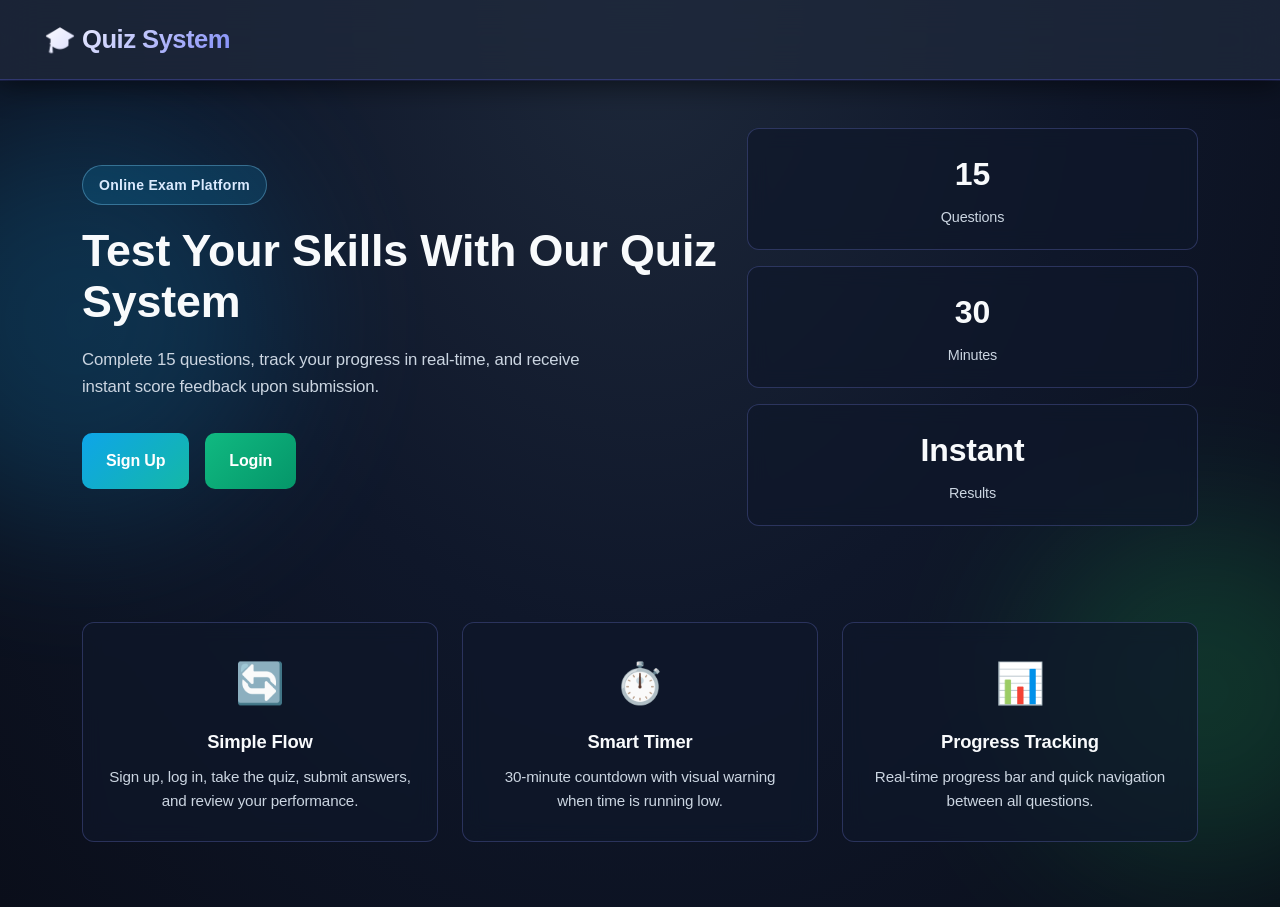
==== index.html @ 7a19b3b9 "update project files with changes" ====
<!doctype html>
<html lang="en">
  <head>
    <meta charset="UTF-8" />
    <meta name="viewport" content="width=device-width, initial-scale=1.0" />
    <title>Quiz System</title>
    <link
      href="https://cdn.jsdelivr.net/npm/bootstrap@5.3.0/dist/css/bootstrap.min.css"
      rel="stylesheet"
    />
    <link rel="stylesheet" href="css/style.css" />
    <link rel="stylesheet" href="css/index.css" />
  </head>
  <body>
    <nav class="navbar navbar-custom sticky-top">
      <div class="container-fluid">
        <span class="navbar-brand mb-0 h1">🎓 Quiz System</span>
      </div>
    </nav>

    <section class="landing-page">
      <div class="bg-orb orb-1"></div>
      <div class="bg-orb orb-2"></div>

      <div class="container">
        <div class="hero-section">
          <div class="row align-items-center g-4 hero-row">
            <div class="col-lg-7">
              <div class="hero-content">
                <span class="hero-badge">Online Exam Platform</span>
                <h1 class="hero-title">
                  Test Your Skills With Our Quiz System
                </h1>
                <p class="hero-subtitle">
                  Complete 15 questions, track your progress in real-time, and
                  receive instant score feedback upon submission.
                </p>
                <div class="hero-actions d-grid d-sm-flex gap-3">
                  <a
                    href="signup.html"
                    class="btn btn-gradient btn-signup px-4 py-3"
                    >Sign Up</a
                  >
                  <a
                    href="login.html"
                    class="btn btn-gradient btn-login px-4 py-3"
                    >Login</a
                  >
                </div>
              </div>
            </div>

            <div class="col-lg-5">
              <div class="stats-container">
                <div class="row g-3">
                  <div class="col-sm-4 col-lg-12">
                    <div class="stat-card text-center">
                      <div class="stat-value">15</div>
                      <div class="stat-label">Questions</div>
                    </div>
                  </div>
                  <div class="col-sm-4 col-lg-12">
                    <div class="stat-card text-center">
                      <div class="stat-value">30</div>
                      <div class="stat-label">Minutes</div>
                    </div>
                  </div>
                  <div class="col-sm-4 col-lg-12">
                    <div class="stat-card text-center">
                      <div class="stat-value">Instant</div>
                      <div class="stat-label">Results</div>
                    </div>
                  </div>
                </div>
              </div>
            </div>
          </div>
        </div>

        <div class="features-section">
          <div class="row g-4">
            <div class="col-md-4">
              <article class="feature-card text-center">
                <div class="feature-icon">🔄</div>
                <h3 class="feature-title">Simple Flow</h3>
                <p class="feature-description">
                  Sign up, log in, take the quiz, submit answers, and review
                  your performance.
                </p>
              </article>
            </div>
            <div class="col-md-4">
              <article class="feature-card text-center">
                <div class="feature-icon">⏱️</div>
                <h3 class="feature-title">Smart Timer</h3>
                <p class="feature-description">
                  30-minute countdown with visual warning when time is running
                  low.
                </p>
              </article>
            </div>
            <div class="col-md-4">
              <article class="feature-card text-center">
                <div class="feature-icon">📊</div>
                <h3 class="feature-title">Progress Tracking</h3>
                <p class="feature-description">
                  Real-time progress bar and quick navigation between all
                  questions.
                </p>
              </article>
            </div>
          </div>
        </div>
      </div>
    </section>

    <script src="https://cdn.jsdelivr.net/npm/bootstrap@5.3.0/dist/js/bootstrap.bundle.min.js"></script>
  </body>
</html>
---- css/style.css ----
/* ============================================
   STYLE.CSS - Shared / Global Styles
   ============================================ */

:root {
  --primary: #6366f1;
  --primary-light: #818cf8;
  --primary-dark: #4f46e5;
  --secondary: #10b981;
  --success: #22c55e;
  --warning: #f59e0b;
  --danger: #ef4444;
  --light: #e5e7eb;
  --dark: #0f172a;
  --bg-dark: #0a0e1a;
  --bg-card: #1e293b;
  --bg-elevated: #252f3f;
  --text-light: #f8fafc;
  --text-muted: #94a3b8;
  --border: #334155;
  --shadow: #00000080;
}

* {
  margin: 0;
  padding: 0;
  box-sizing: border-box;
}

html {
  scroll-behavior: smooth;
}

::selection {
  background: #6366F14D;
  color: var(--text-light);
}

body {
  font-family:
    "Inter",
    -apple-system,
    BlinkMacSystemFont,
    "Segoe UI",
    Roboto,
    sans-serif;
  background: radial-gradient(
    ellipse at top,
    #1e293b 0%,
    #0f172a 50%,
    #0a0e1a 100%
  );
  color: var(--text-light);
  min-height: 100vh;
  line-height: 1.6;
  letter-spacing: -0.01em;
}

.navbar-custom {
  background: #1E293BCC;
  backdrop-filter: blur(20px);
  box-shadow:
    0 4px 30px #00000099,
    0 0 0 1px #6366F133;
  border-bottom: 1px solid #6366F14D;
  padding: 1.2rem 2rem !important;
}

.navbar-brand {
  color: white !important;
  font-size: 1.6rem !important;
  font-weight: 700 !important;
  letter-spacing: -0.02em;
  background: linear-gradient(135deg, #fff 0%, var(--primary-light) 100%);
  -webkit-background-clip: text;
  -webkit-text-fill-color: transparent;
  background-clip: text;
}

.btn-navbar {
  background: #6366F11A;
  color: var(--text-light);
  border: 1px solid #6366F166;
  font-weight: 600;
  transition: all 0.3s cubic-bezier(0.4, 0, 0.2, 1);
}

.btn-navbar:hover {
  background: var(--primary);
  border-color: var(--primary);
  color: white;
  transform: translateY(-1px);
  box-shadow: 0 8px 20px #6366F166;
}

.btn {
  padding: 0.9rem 1.8rem;
  border: none;
  border-radius: 10px;
  font-weight: 600;
  cursor: pointer;
  transition: all 0.2s cubic-bezier(0.4, 0, 0.2, 1);
  font-size: 1rem;
  position: relative;
  overflow: hidden;
  letter-spacing: -0.01em;
}

.btn::after {
  content: "";
  position: absolute;
  top: 50%;
  left: 50%;
  width: 0;
  height: 0;
  border-radius: 50%;
  background: #FFFFFF33;
  transform: translate(-50%, -50%);
  transition:
    width 0.5s,
    height 0.5s;
}

.btn:hover:not(:disabled)::after {
  width: 300px;
  height: 300px;
}

.btn:hover:not(:disabled) {
  transform: translateY(-2px);
  box-shadow: 0 8px 24px #00000066;
}

.btn:active:not(:disabled) {
  transform: translateY(0);
}

.btn:disabled {
  opacity: 0.4;
  cursor: not-allowed;
}

.btn-gradient {
  background: linear-gradient(
    135deg,
    var(--primary) 0%,
    var(--primary-dark) 100%
  );
  color: white;
  border: none;
}

.btn-gradient:hover {
  background: linear-gradient(
    135deg,
    var(--primary-light) 0%,
    var(--primary) 100%
  );
  box-shadow: 0 8px 24px #6366F166 !important;
  color: white;
}

.btn-signup {
  background: linear-gradient(135deg, #0ea5e9, #14b8a6) !important;
}

.btn-signup:hover {
  background: linear-gradient(135deg, #06b6d4, #0d9488) !important;
  color: white;
}

.btn-login {
  background: linear-gradient(135deg, #10b981, #059669) !important;
}

.btn-login:hover {
  background: linear-gradient(135deg, #059669, #047857) !important;
  color: white;
}

@media (max-width: 768px) {
  .navbar-custom {
    padding: 1rem 1.5rem !important;
  }
}
---- css/index.css ----
.landing-page {
  position: relative;
  overflow: hidden;
  min-height: calc(100vh - 73px);
  padding: 3rem 0;
}

.bg-orb {
  position: absolute;
  border-radius: 50%;
  filter: blur(80px);
  opacity: 0.2;
  z-index: 0;
}

.orb-1 {
  width: 400px;
  height: 400px;
  background: #0ea5e9;
  top: 5%;
  left: -120px;
}

.orb-2 {
  width: 350px;
  height: 350px;
  background: #22c55e;
  bottom: 5%;
  right: -100px;
}

.hero-section {
  position: relative;
  z-index: 2;
  margin-bottom: 4rem;
}

.features-section {
  position: relative;
  z-index: 2;
  padding-top: 2rem;
}

.hero-content {
  animation: revealUp 0.7s ease;
  padding: 1rem 0;
}

.hero-badge {
  display: inline-block;
  margin-bottom: 1.2rem;
  padding: 0.5rem 1rem;
  border-radius: 999px;
  background: #0EA5E929;
  border: 1px solid #7DD3FC5C;
  color: #dbeafe;
  font-size: 0.875rem;
  font-weight: 600;
  letter-spacing: 0.02em;
}

.hero-title {
  font-size: 2.8rem;
  line-height: 1.15;
  margin-bottom: 1.2rem;
  color: #f8fafc;
  font-weight: 700;
}

.hero-subtitle {
  max-width: 540px;
  color: #cbd5e1;
  font-size: 1.05rem;
  line-height: 1.6;
  margin-bottom: 2rem;
}

.hero-actions {
  max-width: 400px;
}

.stats-container {
  animation: revealUp 0.8s ease;
}

.stat-card {
  background: #0F172AB3;
  border: 1px solid #818CF840;
  border-radius: 12px;
  padding: 1.25rem 1rem;
  backdrop-filter: blur(10px);
  transition: all 0.3s ease;
}

.stat-card:hover {
  border-color: #818CF873;
  background: #0F172AD9;
  transform: translateY(-2px);
}

.stat-value {
  font-size: 2rem;
  font-weight: 700;
  color: #f8fafc;
  margin-bottom: 0.35rem;
}

.stat-label {
  font-size: 0.9rem;
  color: #cbd5e1;
  margin: 0;
}

.feature-card {
  background: #0F172AB3;
  border: 1px solid #818CF840;
  border-radius: 12px;
  padding: 1.75rem 1.5rem;
  backdrop-filter: blur(10px);
  transition: all 0.3s ease;
  height: 100%;
}

.feature-card:hover {
  border-color: #818CF873;
  background: #0F172AD9;
  transform: translateY(-4px);
}

.feature-icon {
  font-size: 2.5rem;
  margin-bottom: 1rem;
}

.feature-title {
  font-size: 1.15rem;
  font-weight: 600;
  margin-bottom: 0.75rem;
  color: #f8fafc;
}

.feature-description {
  font-size: 0.95rem;
  line-height: 1.6;
  color: #cbd5e1;
  margin: 0;
}

@media (max-width: 992px) {
  .landing-page {
    min-height: auto;
    padding: 2rem 0;
  }

  .hero-section {
    margin-bottom: 3rem;
  }

  .stats-container {
    margin-top: 2rem;
  }

  .hero-title {
    font-size: 2rem;
  }
}

@media (max-width: 576px) {
  .landing-page {
    padding: 1.5rem 0;
  }

  .hero-content {
    padding: 0.5rem 0;
  }

  .hero-section {
    margin-bottom: 2rem;
  }

  .features-section {
    padding-top: 1rem;
  }

  .feature-icon {
    font-size: 2rem;
  }
}
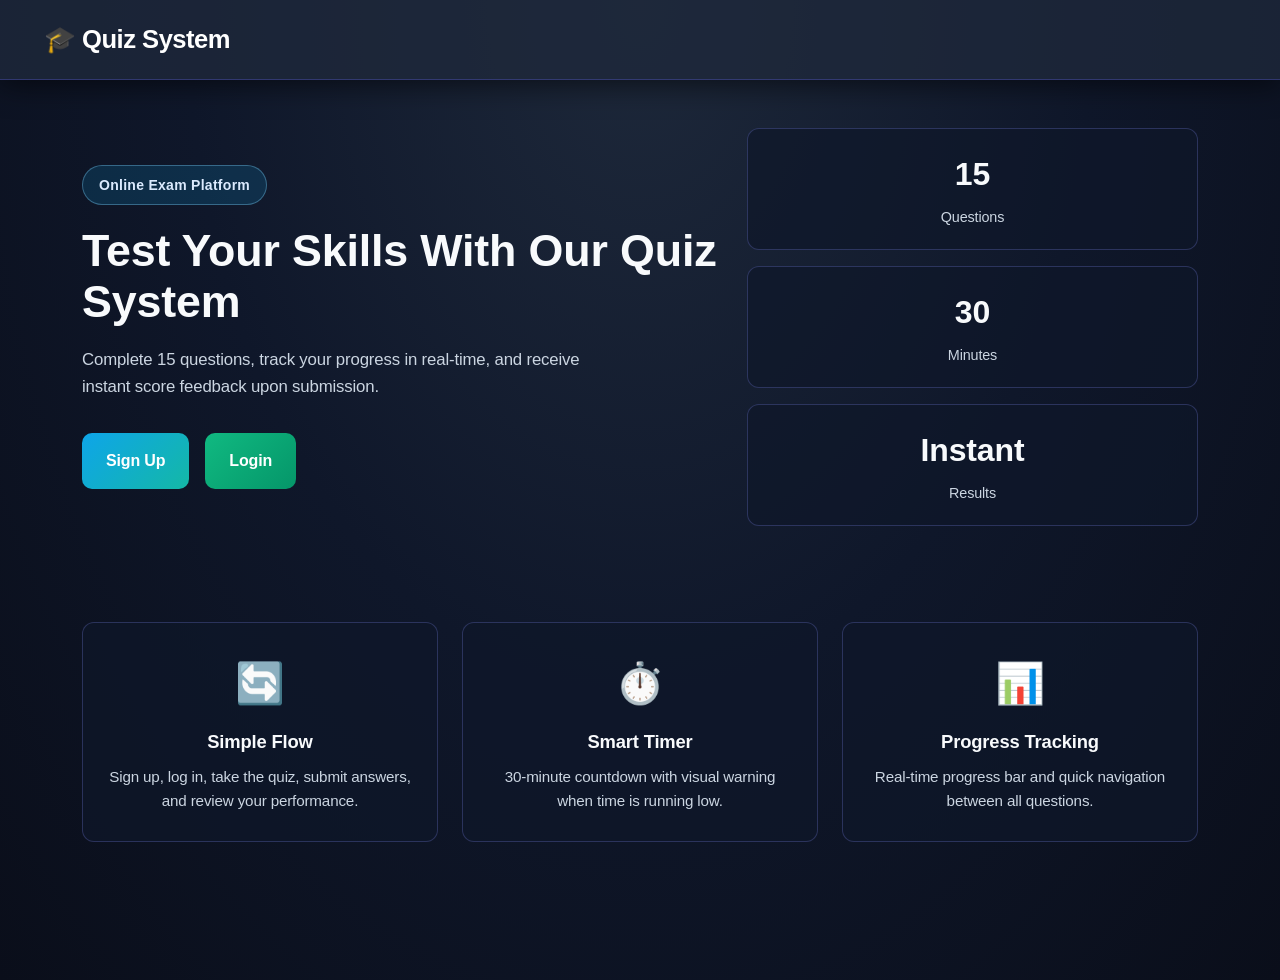
==== commit efc2a982: "resolve conflict manually" ====
--- a/index.html
+++ b/index.html
@@ -19,9 +19,6 @@
     </nav>
 
     <section class="landing-page">
-      <div class="bg-orb orb-1"></div>
-      <div class="bg-orb orb-2"></div>
-
       <div class="container">
         <div class="hero-section">
           <div class="row align-items-center g-4 hero-row">
--- a/css/style.css
+++ b/css/style.css
@@ -1,7 +1,3 @@
-/* ============================================
-   STYLE.CSS - Shared / Global Styles
-   ============================================ */
-
 :root {
   --primary: #6366f1;
   --primary-light: #818cf8;
@@ -32,18 +28,12 @@
 }
 
 ::selection {
-  background: #6366F14D;
+  background: #6366f14d;
   color: var(--text-light);
 }
 
 body {
-  font-family:
-    "Inter",
-    -apple-system,
-    BlinkMacSystemFont,
-    "Segoe UI",
-    Roboto,
-    sans-serif;
+  font-family: Roboto, sans-serif;
   background: radial-gradient(
     ellipse at top,
     #1e293b 0%,
@@ -57,12 +47,9 @@
 }
 
 .navbar-custom {
-  background: #1E293BCC;
-  backdrop-filter: blur(20px);
-  box-shadow:
-    0 4px 30px #00000099,
-    0 0 0 1px #6366F133;
-  border-bottom: 1px solid #6366F14D;
+  background: #1e293bcc;
+  box-shadow: 0 4px 30px #00000099;
+  border-bottom: 1px solid #6366f14d;
   padding: 1.2rem 2rem !important;
 }
 
@@ -71,26 +58,21 @@
   font-size: 1.6rem !important;
   font-weight: 700 !important;
   letter-spacing: -0.02em;
-  background: linear-gradient(135deg, #fff 0%, var(--primary-light) 100%);
-  -webkit-background-clip: text;
-  -webkit-text-fill-color: transparent;
-  background-clip: text;
 }
 
 .btn-navbar {
-  background: #6366F11A;
+  background: #6366f11a;
   color: var(--text-light);
-  border: 1px solid #6366F166;
+  border: 1px solid #6366f166;
   font-weight: 600;
-  transition: all 0.3s cubic-bezier(0.4, 0, 0.2, 1);
+  transition: background 0.3s ease;
 }
 
 .btn-navbar:hover {
   background: var(--primary);
   border-color: var(--primary);
   color: white;
-  transform: translateY(-1px);
-  box-shadow: 0 8px 20px #6366F166;
+  box-shadow: 0 8px 20px #6366f166;
 }
 
 .btn {
@@ -99,40 +81,13 @@
   border-radius: 10px;
   font-weight: 600;
   cursor: pointer;
-  transition: all 0.2s cubic-bezier(0.4, 0, 0.2, 1);
+  transition: background 0.2s ease;
   font-size: 1rem;
-  position: relative;
-  overflow: hidden;
   letter-spacing: -0.01em;
 }
 
-.btn::after {
-  content: "";
-  position: absolute;
-  top: 50%;
-  left: 50%;
-  width: 0;
-  height: 0;
-  border-radius: 50%;
-  background: #FFFFFF33;
-  transform: translate(-50%, -50%);
-  transition:
-    width 0.5s,
-    height 0.5s;
-}
-
-.btn:hover:not(:disabled)::after {
-  width: 300px;
-  height: 300px;
-}
-
-.btn:hover:not(:disabled) {
-  transform: translateY(-2px);
+.btn:hover {
   box-shadow: 0 8px 24px #00000066;
-}
-
-.btn:active:not(:disabled) {
-  transform: translateY(0);
 }
 
 .btn:disabled {
@@ -156,7 +111,7 @@
     var(--primary-light) 0%,
     var(--primary) 100%
   );
-  box-shadow: 0 8px 24px #6366F166 !important;
+  box-shadow: 0 8px 24px #6366f166 !important;
   color: white;
 }
 
--- a/css/index.css
+++ b/css/index.css
@@ -1,32 +1,8 @@
 .landing-page {
   position: relative;
   overflow: hidden;
-  min-height: calc(100vh - 73px);
+  min-height: 100vh;
   padding: 3rem 0;
-}
-
-.bg-orb {
-  position: absolute;
-  border-radius: 50%;
-  filter: blur(80px);
-  opacity: 0.2;
-  z-index: 0;
-}
-
-.orb-1 {
-  width: 400px;
-  height: 400px;
-  background: #0ea5e9;
-  top: 5%;
-  left: -120px;
-}
-
-.orb-2 {
-  width: 350px;
-  height: 350px;
-  background: #22c55e;
-  bottom: 5%;
-  right: -100px;
 }
 
 .hero-section {
@@ -42,7 +18,6 @@
 }
 
 .hero-content {
-  animation: revealUp 0.7s ease;
   padding: 1rem 0;
 }
 
@@ -51,8 +26,8 @@
   margin-bottom: 1.2rem;
   padding: 0.5rem 1rem;
   border-radius: 999px;
-  background: #0EA5E929;
-  border: 1px solid #7DD3FC5C;
+  background: #0ea5e929;
+  border: 1px solid #7dd3fc5c;
   color: #dbeafe;
   font-size: 0.875rem;
   font-weight: 600;
@@ -79,23 +54,17 @@
   max-width: 400px;
 }
 
-.stats-container {
-  animation: revealUp 0.8s ease;
-}
-
 .stat-card {
-  background: #0F172AB3;
-  border: 1px solid #818CF840;
+  background: #0f172ab3;
+  border: 1px solid #818cf840;
   border-radius: 12px;
   padding: 1.25rem 1rem;
-  backdrop-filter: blur(10px);
-  transition: all 0.3s ease;
+  transition: background 0.3s ease;
 }
 
 .stat-card:hover {
-  border-color: #818CF873;
-  background: #0F172AD9;
-  transform: translateY(-2px);
+  border-color: #818cf873;
+  background: #0f172ad9;
 }
 
 .stat-value {
@@ -112,19 +81,17 @@
 }
 
 .feature-card {
-  background: #0F172AB3;
-  border: 1px solid #818CF840;
+  background: #0f172ab3;
+  border: 1px solid #818cf840;
   border-radius: 12px;
   padding: 1.75rem 1.5rem;
-  backdrop-filter: blur(10px);
-  transition: all 0.3s ease;
+  transition: background 0.3s ease;
   height: 100%;
 }
 
 .feature-card:hover {
-  border-color: #818CF873;
-  background: #0F172AD9;
-  transform: translateY(-4px);
+  border-color: #818cf873;
+  background: #0f172ad9;
 }
 
 .feature-icon {
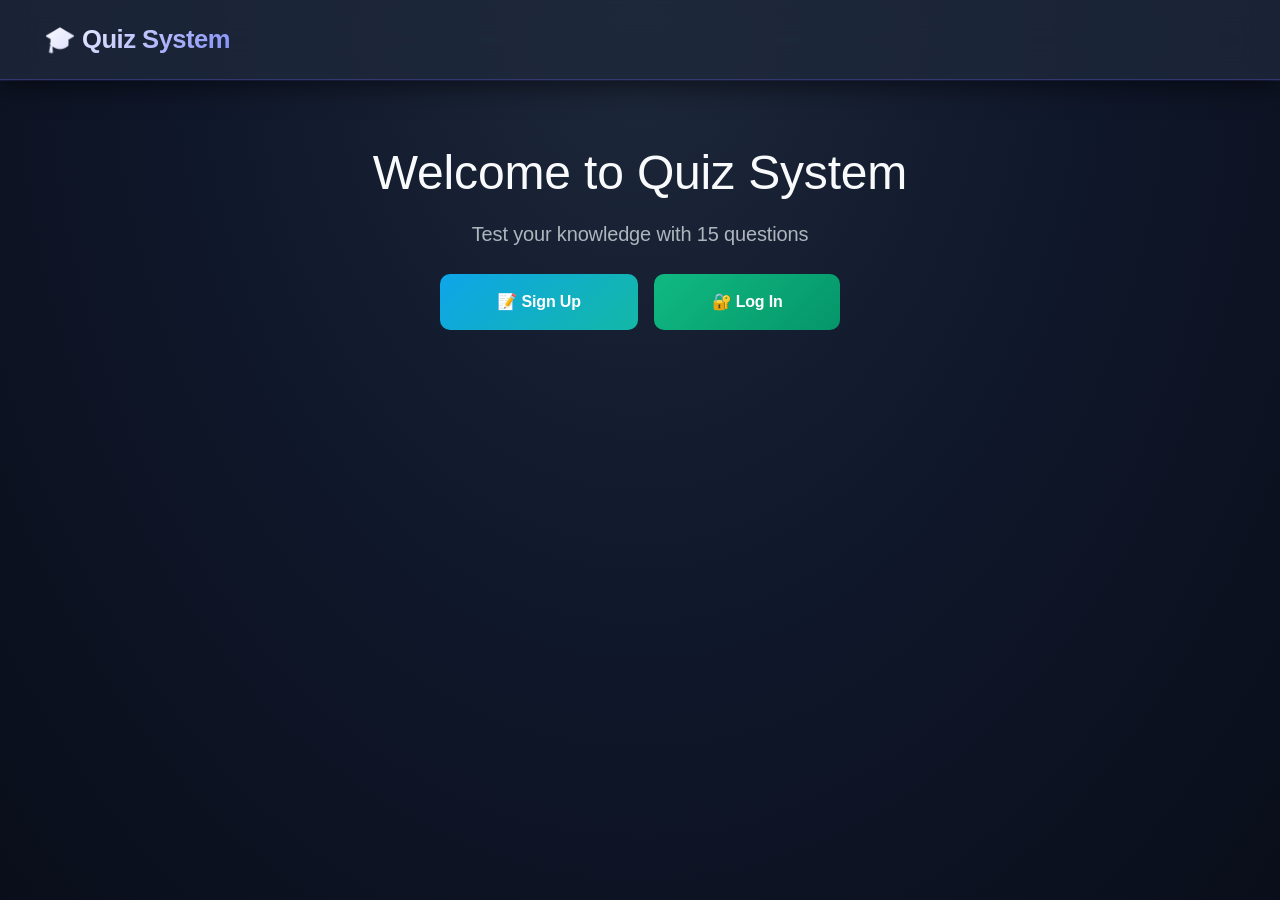
==== commit b60c7a5d: "Add initial project files including HTML, CSS, and JavaScript for quiz system" ====
--- a/index.html
+++ b/index.html
@@ -18,99 +18,38 @@
       </div>
     </nav>
 
-    <section class="landing-page">
+    <div class="container-fluid py-5 text-center hero-section">
       <div class="container">
-        <div class="hero-section">
-          <div class="row align-items-center g-4 hero-row">
-            <div class="col-lg-7">
-              <div class="hero-content">
-                <span class="hero-badge">Online Exam Platform</span>
-                <h1 class="hero-title">
-                  Test Your Skills With Our Quiz System
-                </h1>
-                <p class="hero-subtitle">
-                  Complete 15 questions, track your progress in real-time, and
-                  receive instant score feedback upon submission.
-                </p>
-                <div class="hero-actions d-grid d-sm-flex gap-3">
-                  <a
-                    href="signup.html"
-                    class="btn btn-gradient btn-signup px-4 py-3"
-                    >Sign Up</a
-                  >
-                  <a
-                    href="login.html"
-                    class="btn btn-gradient btn-login px-4 py-3"
-                    >Login</a
-                  >
-                </div>
-              </div>
-            </div>
+        <h2 class="display-5 mb-3">Welcome to Quiz System</h2>
+        <p class="lead mb-4" style="color: #adb5bd">
+          Test your knowledge with 15 questions
+        </p>
 
-            <div class="col-lg-5">
-              <div class="stats-container">
-                <div class="row g-3">
-                  <div class="col-sm-4 col-lg-12">
-                    <div class="stat-card text-center">
-                      <div class="stat-value">15</div>
-                      <div class="stat-label">Questions</div>
-                    </div>
-                  </div>
-                  <div class="col-sm-4 col-lg-12">
-                    <div class="stat-card text-center">
-                      <div class="stat-value">30</div>
-                      <div class="stat-label">Minutes</div>
-                    </div>
-                  </div>
-                  <div class="col-sm-4 col-lg-12">
-                    <div class="stat-card text-center">
-                      <div class="stat-value">Instant</div>
-                      <div class="stat-label">Results</div>
-                    </div>
-                  </div>
-                </div>
-              </div>
-            </div>
-          </div>
-        </div>
-
-        <div class="features-section">
-          <div class="row g-4">
-            <div class="col-md-4">
-              <article class="feature-card text-center">
-                <div class="feature-icon">🔄</div>
-                <h3 class="feature-title">Simple Flow</h3>
-                <p class="feature-description">
-                  Sign up, log in, take the quiz, submit answers, and review
-                  your performance.
-                </p>
-              </article>
-            </div>
-            <div class="col-md-4">
-              <article class="feature-card text-center">
-                <div class="feature-icon">⏱️</div>
-                <h3 class="feature-title">Smart Timer</h3>
-                <p class="feature-description">
-                  30-minute countdown with visual warning when time is running
-                  low.
-                </p>
-              </article>
-            </div>
-            <div class="col-md-4">
-              <article class="feature-card text-center">
-                <div class="feature-icon">📊</div>
-                <h3 class="feature-title">Progress Tracking</h3>
-                <p class="feature-description">
-                  Real-time progress bar and quick navigation between all
-                  questions.
-                </p>
-              </article>
-            </div>
-          </div>
+        <div
+          class="d-flex gap-3 justify-content-center"
+          style="max-width: 400px; margin: 0 auto"
+        >
+          <a href="signup.html" class="flex-grow-1">
+            <button
+              class="btn btn-gradient btn-signup w-100 py-3"
+              style="font-size: 1rem"
+            >
+              📝 Sign Up
+            </button>
+          </a>
+          <a href="login.html" class="flex-grow-1">
+            <button
+              class="btn btn-gradient btn-login w-100 py-3"
+              style="font-size: 1rem"
+            >
+              🔐 Log In
+            </button>
+          </a>
         </div>
       </div>
-    </section>
+    </div>
 
     <script src="https://cdn.jsdelivr.net/npm/bootstrap@5.3.0/dist/js/bootstrap.bundle.min.js"></script>
+    <script src="js/utils.js"></script>
   </body>
 </html>
--- a/css/style.css
+++ b/css/style.css
@@ -1,3 +1,7 @@
+/* ============================================
+   STYLE.CSS - Shared / Global Styles
+   ============================================ */
+
 :root {
   --primary: #6366f1;
   --primary-light: #818cf8;
@@ -14,7 +18,7 @@
   --text-light: #f8fafc;
   --text-muted: #94a3b8;
   --border: #334155;
-  --shadow: #00000080;
+  --shadow: rgba(0, 0, 0, 0.5);
 }
 
 * {
@@ -28,12 +32,18 @@
 }
 
 ::selection {
-  background: #6366f14d;
+  background: rgba(99, 102, 241, 0.3);
   color: var(--text-light);
 }
 
 body {
-  font-family: Roboto, sans-serif;
+  font-family:
+    "Inter",
+    -apple-system,
+    BlinkMacSystemFont,
+    "Segoe UI",
+    Roboto,
+    sans-serif;
   background: radial-gradient(
     ellipse at top,
     #1e293b 0%,
@@ -47,9 +57,12 @@
 }
 
 .navbar-custom {
-  background: #1e293bcc;
-  box-shadow: 0 4px 30px #00000099;
-  border-bottom: 1px solid #6366f14d;
+  background: rgba(30, 41, 59, 0.8);
+  backdrop-filter: blur(20px);
+  box-shadow:
+    0 4px 30px rgba(0, 0, 0, 0.6),
+    0 0 0 1px rgba(99, 102, 241, 0.2);
+  border-bottom: 1px solid rgba(99, 102, 241, 0.3);
   padding: 1.2rem 2rem !important;
 }
 
@@ -58,21 +71,26 @@
   font-size: 1.6rem !important;
   font-weight: 700 !important;
   letter-spacing: -0.02em;
+  background: linear-gradient(135deg, #fff 0%, var(--primary-light) 100%);
+  -webkit-background-clip: text;
+  -webkit-text-fill-color: transparent;
+  background-clip: text;
 }
 
 .btn-navbar {
-  background: #6366f11a;
+  background: rgba(99, 102, 241, 0.1);
   color: var(--text-light);
-  border: 1px solid #6366f166;
+  border: 1px solid rgba(99, 102, 241, 0.4);
   font-weight: 600;
-  transition: background 0.3s ease;
+  transition: all 0.3s cubic-bezier(0.4, 0, 0.2, 1);
 }
 
 .btn-navbar:hover {
   background: var(--primary);
   border-color: var(--primary);
   color: white;
-  box-shadow: 0 8px 20px #6366f166;
+  transform: translateY(-1px);
+  box-shadow: 0 8px 20px rgba(99, 102, 241, 0.4);
 }
 
 .btn {
@@ -81,13 +99,40 @@
   border-radius: 10px;
   font-weight: 600;
   cursor: pointer;
-  transition: background 0.2s ease;
+  transition: all 0.2s cubic-bezier(0.4, 0, 0.2, 1);
   font-size: 1rem;
+  position: relative;
+  overflow: hidden;
   letter-spacing: -0.01em;
 }
 
-.btn:hover {
-  box-shadow: 0 8px 24px #00000066;
+.btn::after {
+  content: "";
+  position: absolute;
+  top: 50%;
+  left: 50%;
+  width: 0;
+  height: 0;
+  border-radius: 50%;
+  background: rgba(255, 255, 255, 0.2);
+  transform: translate(-50%, -50%);
+  transition:
+    width 0.5s,
+    height 0.5s;
+}
+
+.btn:hover:not(:disabled)::after {
+  width: 300px;
+  height: 300px;
+}
+
+.btn:hover:not(:disabled) {
+  transform: translateY(-2px);
+  box-shadow: 0 8px 24px rgba(0, 0, 0, 0.4);
+}
+
+.btn:active:not(:disabled) {
+  transform: translateY(0);
 }
 
 .btn:disabled {
@@ -111,7 +156,7 @@
     var(--primary-light) 0%,
     var(--primary) 100%
   );
-  box-shadow: 0 8px 24px #6366f166 !important;
+  box-shadow: 0 8px 24px rgba(99, 102, 241, 0.4) !important;
   color: white;
 }
 
--- a/css/index.css
+++ b/css/index.css
@@ -1,155 +1,11 @@
-.landing-page {
-  position: relative;
-  overflow: hidden;
-  min-height: 100vh;
-  padding: 3rem 0;
+/* Index page styles */
+
+.hero-section {
+  padding-top: 4rem !important;
+  padding-bottom: 4rem !important;
 }
 
-.hero-section {
-  position: relative;
-  z-index: 2;
-  margin-bottom: 4rem;
-}
-
-.features-section {
-  position: relative;
-  z-index: 2;
-  padding-top: 2rem;
-}
-
-.hero-content {
-  padding: 1rem 0;
-}
-
-.hero-badge {
-  display: inline-block;
-  margin-bottom: 1.2rem;
-  padding: 0.5rem 1rem;
-  border-radius: 999px;
-  background: #0ea5e929;
-  border: 1px solid #7dd3fc5c;
-  color: #dbeafe;
-  font-size: 0.875rem;
-  font-weight: 600;
-  letter-spacing: 0.02em;
-}
-
-.hero-title {
-  font-size: 2.8rem;
-  line-height: 1.15;
-  margin-bottom: 1.2rem;
-  color: #f8fafc;
-  font-weight: 700;
-}
-
-.hero-subtitle {
-  max-width: 540px;
-  color: #cbd5e1;
-  font-size: 1.05rem;
-  line-height: 1.6;
-  margin-bottom: 2rem;
-}
-
-.hero-actions {
-  max-width: 400px;
-}
-
-.stat-card {
-  background: #0f172ab3;
-  border: 1px solid #818cf840;
-  border-radius: 12px;
-  padding: 1.25rem 1rem;
-  transition: background 0.3s ease;
-}
-
-.stat-card:hover {
-  border-color: #818cf873;
-  background: #0f172ad9;
-}
-
-.stat-value {
-  font-size: 2rem;
-  font-weight: 700;
-  color: #f8fafc;
-  margin-bottom: 0.35rem;
-}
-
-.stat-label {
-  font-size: 0.9rem;
-  color: #cbd5e1;
-  margin: 0;
-}
-
-.feature-card {
-  background: #0f172ab3;
-  border: 1px solid #818cf840;
-  border-radius: 12px;
-  padding: 1.75rem 1.5rem;
-  transition: background 0.3s ease;
-  height: 100%;
-}
-
-.feature-card:hover {
-  border-color: #818cf873;
-  background: #0f172ad9;
-}
-
-.feature-icon {
-  font-size: 2.5rem;
+.hero-section h2 {
+  color: var(--text-light);
   margin-bottom: 1rem;
 }
-
-.feature-title {
-  font-size: 1.15rem;
-  font-weight: 600;
-  margin-bottom: 0.75rem;
-  color: #f8fafc;
-}
-
-.feature-description {
-  font-size: 0.95rem;
-  line-height: 1.6;
-  color: #cbd5e1;
-  margin: 0;
-}
-
-@media (max-width: 992px) {
-  .landing-page {
-    min-height: auto;
-    padding: 2rem 0;
-  }
-
-  .hero-section {
-    margin-bottom: 3rem;
-  }
-
-  .stats-container {
-    margin-top: 2rem;
-  }
-
-  .hero-title {
-    font-size: 2rem;
-  }
-}
-
-@media (max-width: 576px) {
-  .landing-page {
-    padding: 1.5rem 0;
-  }
-
-  .hero-content {
-    padding: 0.5rem 0;
-  }
-
-  .hero-section {
-    margin-bottom: 2rem;
-  }
-
-  .features-section {
-    padding-top: 1rem;
-  }
-
-  .feature-icon {
-    font-size: 2rem;
-  }
-}
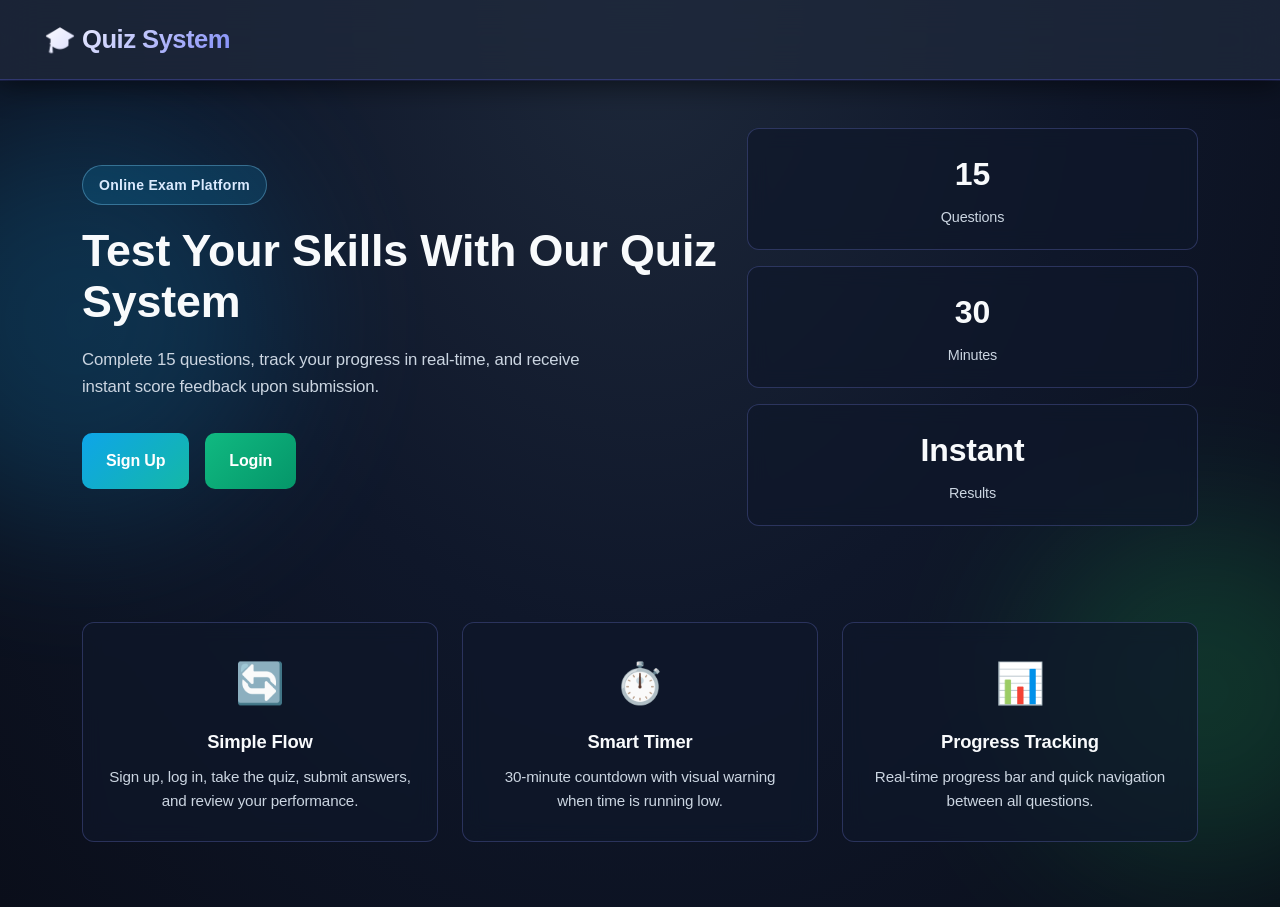
==== commit 5f3c44e1: "Implement quiz functionality with timer, question management, and user interaction features" ====
--- a/index.html
+++ b/index.html
@@ -18,38 +18,102 @@
       </div>
     </nav>
 
-    <div class="container-fluid py-5 text-center hero-section">
+    <section class="landing-page">
+      <div class="bg-orb orb-1"></div>
+      <div class="bg-orb orb-2"></div>
+
       <div class="container">
-        <h2 class="display-5 mb-3">Welcome to Quiz System</h2>
-        <p class="lead mb-4" style="color: #adb5bd">
-          Test your knowledge with 15 questions
-        </p>
+        <div class="hero-section">
+          <div class="row align-items-center g-4 hero-row">
+            <div class="col-lg-7">
+              <div class="hero-content">
+                <span class="hero-badge">Online Exam Platform</span>
+                <h1 class="hero-title">
+                  Test Your Skills With Our Quiz System
+                </h1>
+                <p class="hero-subtitle">
+                  Complete 15 questions, track your progress in real-time, and
+                  receive instant score feedback upon submission.
+                </p>
+                <div class="hero-actions d-grid d-sm-flex gap-3">
+                  <a
+                    href="signup.html"
+                    class="btn btn-gradient btn-signup px-4 py-3"
+                    >Sign Up</a
+                  >
+                  <a
+                    href="login.html"
+                    class="btn btn-gradient btn-login px-4 py-3"
+                    >Login</a
+                  >
+                </div>
+              </div>
+            </div>
 
-        <div
-          class="d-flex gap-3 justify-content-center"
-          style="max-width: 400px; margin: 0 auto"
-        >
-          <a href="signup.html" class="flex-grow-1">
-            <button
-              class="btn btn-gradient btn-signup w-100 py-3"
-              style="font-size: 1rem"
-            >
-              📝 Sign Up
-            </button>
-          </a>
-          <a href="login.html" class="flex-grow-1">
-            <button
-              class="btn btn-gradient btn-login w-100 py-3"
-              style="font-size: 1rem"
-            >
-              🔐 Log In
-            </button>
-          </a>
+            <div class="col-lg-5">
+              <div class="stats-container">
+                <div class="row g-3">
+                  <div class="col-sm-4 col-lg-12">
+                    <div class="stat-card text-center">
+                      <div class="stat-value">15</div>
+                      <div class="stat-label">Questions</div>
+                    </div>
+                  </div>
+                  <div class="col-sm-4 col-lg-12">
+                    <div class="stat-card text-center">
+                      <div class="stat-value">30</div>
+                      <div class="stat-label">Minutes</div>
+                    </div>
+                  </div>
+                  <div class="col-sm-4 col-lg-12">
+                    <div class="stat-card text-center">
+                      <div class="stat-value">Instant</div>
+                      <div class="stat-label">Results</div>
+                    </div>
+                  </div>
+                </div>
+              </div>
+            </div>
+          </div>
+        </div>
+
+        <div class="features-section">
+          <div class="row g-4">
+            <div class="col-md-4">
+              <article class="feature-card text-center">
+                <div class="feature-icon">🔄</div>
+                <h3 class="feature-title">Simple Flow</h3>
+                <p class="feature-description">
+                  Sign up, log in, take the quiz, submit answers, and review
+                  your performance.
+                </p>
+              </article>
+            </div>
+            <div class="col-md-4">
+              <article class="feature-card text-center">
+                <div class="feature-icon">⏱️</div>
+                <h3 class="feature-title">Smart Timer</h3>
+                <p class="feature-description">
+                  30-minute countdown with visual warning when time is running
+                  low.
+                </p>
+              </article>
+            </div>
+            <div class="col-md-4">
+              <article class="feature-card text-center">
+                <div class="feature-icon">📊</div>
+                <h3 class="feature-title">Progress Tracking</h3>
+                <p class="feature-description">
+                  Real-time progress bar and quick navigation between all
+                  questions.
+                </p>
+              </article>
+            </div>
+          </div>
         </div>
       </div>
-    </div>
+    </section>
 
     <script src="https://cdn.jsdelivr.net/npm/bootstrap@5.3.0/dist/js/bootstrap.bundle.min.js"></script>
-    <script src="js/utils.js"></script>
   </body>
 </html>
--- a/css/style.css
+++ b/css/style.css
@@ -18,7 +18,7 @@
   --text-light: #f8fafc;
   --text-muted: #94a3b8;
   --border: #334155;
-  --shadow: rgba(0, 0, 0, 0.5);
+  --shadow: #00000080;
 }
 
 * {
@@ -32,7 +32,7 @@
 }
 
 ::selection {
-  background: rgba(99, 102, 241, 0.3);
+  background: #6366F14D;
   color: var(--text-light);
 }
 
@@ -57,12 +57,12 @@
 }
 
 .navbar-custom {
-  background: rgba(30, 41, 59, 0.8);
+  background: #1E293BCC;
   backdrop-filter: blur(20px);
   box-shadow:
-    0 4px 30px rgba(0, 0, 0, 0.6),
-    0 0 0 1px rgba(99, 102, 241, 0.2);
-  border-bottom: 1px solid rgba(99, 102, 241, 0.3);
+    0 4px 30px #00000099,
+    0 0 0 1px #6366F133;
+  border-bottom: 1px solid #6366F14D;
   padding: 1.2rem 2rem !important;
 }
 
@@ -78,9 +78,9 @@
 }
 
 .btn-navbar {
-  background: rgba(99, 102, 241, 0.1);
+  background: #6366F11A;
   color: var(--text-light);
-  border: 1px solid rgba(99, 102, 241, 0.4);
+  border: 1px solid #6366F166;
   font-weight: 600;
   transition: all 0.3s cubic-bezier(0.4, 0, 0.2, 1);
 }
@@ -90,7 +90,7 @@
   border-color: var(--primary);
   color: white;
   transform: translateY(-1px);
-  box-shadow: 0 8px 20px rgba(99, 102, 241, 0.4);
+  box-shadow: 0 8px 20px #6366F166;
 }
 
 .btn {
@@ -114,7 +114,7 @@
   width: 0;
   height: 0;
   border-radius: 50%;
-  background: rgba(255, 255, 255, 0.2);
+  background: #FFFFFF33;
   transform: translate(-50%, -50%);
   transition:
     width 0.5s,
@@ -128,7 +128,7 @@
 
 .btn:hover:not(:disabled) {
   transform: translateY(-2px);
-  box-shadow: 0 8px 24px rgba(0, 0, 0, 0.4);
+  box-shadow: 0 8px 24px #00000066;
 }
 
 .btn:active:not(:disabled) {
@@ -156,7 +156,7 @@
     var(--primary-light) 0%,
     var(--primary) 100%
   );
-  box-shadow: 0 8px 24px rgba(99, 102, 241, 0.4) !important;
+  box-shadow: 0 8px 24px #6366F166 !important;
   color: white;
 }
 
--- a/css/index.css
+++ b/css/index.css
@@ -1,11 +1,188 @@
-/* Index page styles */
+.landing-page {
+  position: relative;
+  overflow: hidden;
+  min-height: calc(100vh - 73px);
+  padding: 3rem 0;
+}
+
+.bg-orb {
+  position: absolute;
+  border-radius: 50%;
+  filter: blur(80px);
+  opacity: 0.2;
+  z-index: 0;
+}
+
+.orb-1 {
+  width: 400px;
+  height: 400px;
+  background: #0ea5e9;
+  top: 5%;
+  left: -120px;
+}
+
+.orb-2 {
+  width: 350px;
+  height: 350px;
+  background: #22c55e;
+  bottom: 5%;
+  right: -100px;
+}
 
 .hero-section {
-  padding-top: 4rem !important;
-  padding-bottom: 4rem !important;
+  position: relative;
+  z-index: 2;
+  margin-bottom: 4rem;
 }
 
-.hero-section h2 {
-  color: var(--text-light);
+.features-section {
+  position: relative;
+  z-index: 2;
+  padding-top: 2rem;
+}
+
+.hero-content {
+  animation: revealUp 0.7s ease;
+  padding: 1rem 0;
+}
+
+.hero-badge {
+  display: inline-block;
+  margin-bottom: 1.2rem;
+  padding: 0.5rem 1rem;
+  border-radius: 999px;
+  background: #0EA5E929;
+  border: 1px solid #7DD3FC5C;
+  color: #dbeafe;
+  font-size: 0.875rem;
+  font-weight: 600;
+  letter-spacing: 0.02em;
+}
+
+.hero-title {
+  font-size: 2.8rem;
+  line-height: 1.15;
+  margin-bottom: 1.2rem;
+  color: #f8fafc;
+  font-weight: 700;
+}
+
+.hero-subtitle {
+  max-width: 540px;
+  color: #cbd5e1;
+  font-size: 1.05rem;
+  line-height: 1.6;
+  margin-bottom: 2rem;
+}
+
+.hero-actions {
+  max-width: 400px;
+}
+
+.stats-container {
+  animation: revealUp 0.8s ease;
+}
+
+.stat-card {
+  background: #0F172AB3;
+  border: 1px solid #818CF840;
+  border-radius: 12px;
+  padding: 1.25rem 1rem;
+  backdrop-filter: blur(10px);
+  transition: all 0.3s ease;
+}
+
+.stat-card:hover {
+  border-color: #818CF873;
+  background: #0F172AD9;
+  transform: translateY(-2px);
+}
+
+.stat-value {
+  font-size: 2rem;
+  font-weight: 700;
+  color: #f8fafc;
+  margin-bottom: 0.35rem;
+}
+
+.stat-label {
+  font-size: 0.9rem;
+  color: #cbd5e1;
+  margin: 0;
+}
+
+.feature-card {
+  background: #0F172AB3;
+  border: 1px solid #818CF840;
+  border-radius: 12px;
+  padding: 1.75rem 1.5rem;
+  backdrop-filter: blur(10px);
+  transition: all 0.3s ease;
+  height: 100%;
+}
+
+.feature-card:hover {
+  border-color: #818CF873;
+  background: #0F172AD9;
+  transform: translateY(-4px);
+}
+
+.feature-icon {
+  font-size: 2.5rem;
   margin-bottom: 1rem;
 }
+
+.feature-title {
+  font-size: 1.15rem;
+  font-weight: 600;
+  margin-bottom: 0.75rem;
+  color: #f8fafc;
+}
+
+.feature-description {
+  font-size: 0.95rem;
+  line-height: 1.6;
+  color: #cbd5e1;
+  margin: 0;
+}
+
+@media (max-width: 992px) {
+  .landing-page {
+    min-height: auto;
+    padding: 2rem 0;
+  }
+
+  .hero-section {
+    margin-bottom: 3rem;
+  }
+
+  .stats-container {
+    margin-top: 2rem;
+  }
+
+  .hero-title {
+    font-size: 2rem;
+  }
+}
+
+@media (max-width: 576px) {
+  .landing-page {
+    padding: 1.5rem 0;
+  }
+
+  .hero-content {
+    padding: 0.5rem 0;
+  }
+
+  .hero-section {
+    margin-bottom: 2rem;
+  }
+
+  .features-section {
+    padding-top: 1rem;
+  }
+
+  .feature-icon {
+    font-size: 2rem;
+  }
+}
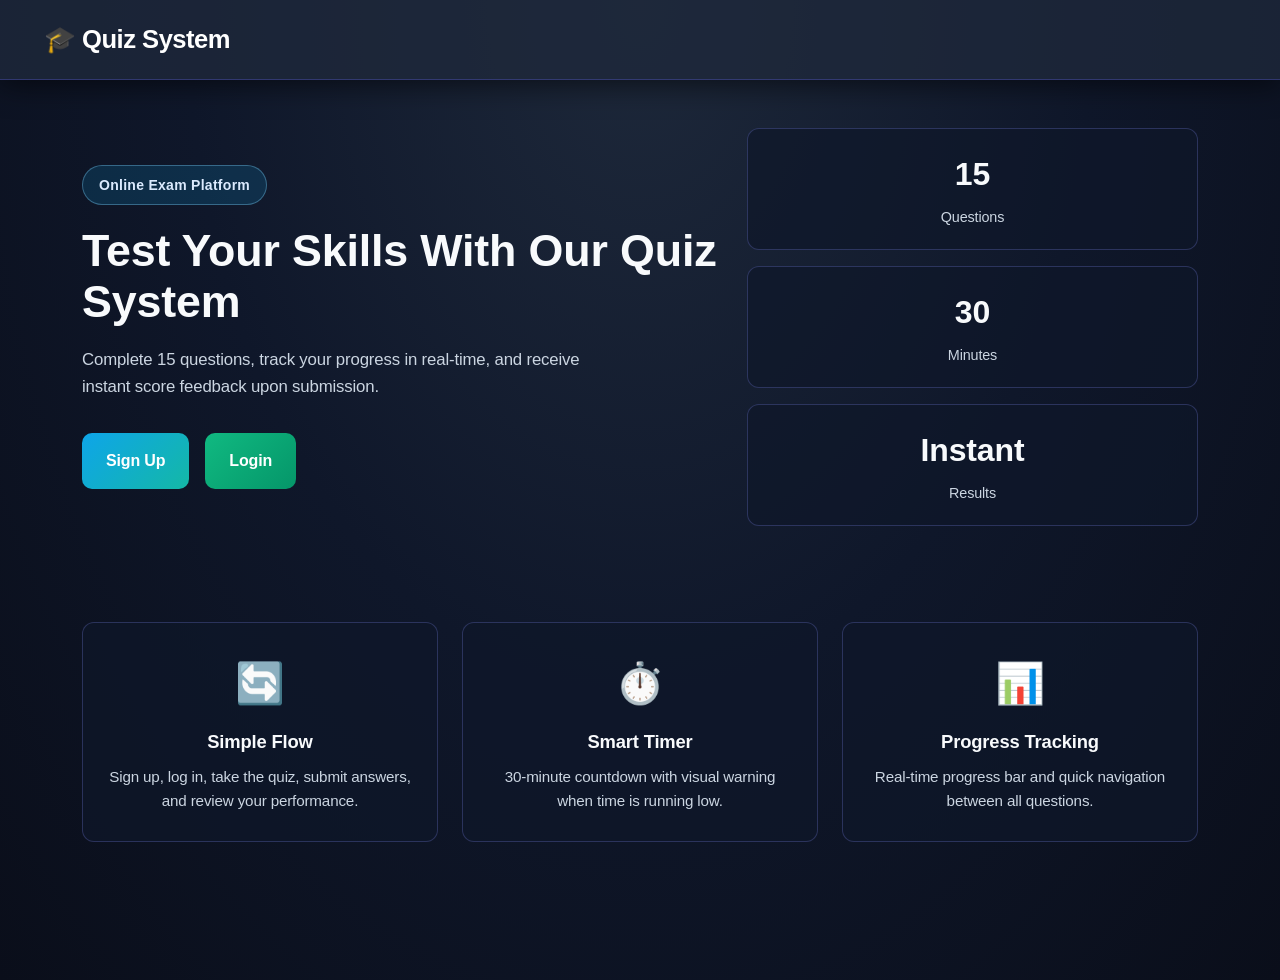
==== commit b120c8b1: "Add answers review page with summary and answer details" ====
--- a/index.html
+++ b/index.html
@@ -19,9 +19,6 @@
     </nav>
 
     <section class="landing-page">
-      <div class="bg-orb orb-1"></div>
-      <div class="bg-orb orb-2"></div>
-
       <div class="container">
         <div class="hero-section">
           <div class="row align-items-center g-4 hero-row">
--- a/css/style.css
+++ b/css/style.css
@@ -1,7 +1,3 @@
-/* ============================================
-   STYLE.CSS - Shared / Global Styles
-   ============================================ */
-
 :root {
   --primary: #6366f1;
   --primary-light: #818cf8;
@@ -32,18 +28,12 @@
 }
 
 ::selection {
-  background: #6366F14D;
+  background: #6366f14d;
   color: var(--text-light);
 }
 
 body {
-  font-family:
-    "Inter",
-    -apple-system,
-    BlinkMacSystemFont,
-    "Segoe UI",
-    Roboto,
-    sans-serif;
+  font-family: Roboto, sans-serif;
   background: radial-gradient(
     ellipse at top,
     #1e293b 0%,
@@ -57,12 +47,9 @@
 }
 
 .navbar-custom {
-  background: #1E293BCC;
-  backdrop-filter: blur(20px);
-  box-shadow:
-    0 4px 30px #00000099,
-    0 0 0 1px #6366F133;
-  border-bottom: 1px solid #6366F14D;
+  background: #1e293bcc;
+  box-shadow: 0 4px 30px #00000099;
+  border-bottom: 1px solid #6366f14d;
   padding: 1.2rem 2rem !important;
 }
 
@@ -71,26 +58,21 @@
   font-size: 1.6rem !important;
   font-weight: 700 !important;
   letter-spacing: -0.02em;
-  background: linear-gradient(135deg, #fff 0%, var(--primary-light) 100%);
-  -webkit-background-clip: text;
-  -webkit-text-fill-color: transparent;
-  background-clip: text;
 }
 
 .btn-navbar {
-  background: #6366F11A;
+  background: #6366f11a;
   color: var(--text-light);
-  border: 1px solid #6366F166;
+  border: 1px solid #6366f166;
   font-weight: 600;
-  transition: all 0.3s cubic-bezier(0.4, 0, 0.2, 1);
+  transition: background 0.3s ease;
 }
 
 .btn-navbar:hover {
   background: var(--primary);
   border-color: var(--primary);
   color: white;
-  transform: translateY(-1px);
-  box-shadow: 0 8px 20px #6366F166;
+  box-shadow: 0 8px 20px #6366f166;
 }
 
 .btn {
@@ -99,40 +81,13 @@
   border-radius: 10px;
   font-weight: 600;
   cursor: pointer;
-  transition: all 0.2s cubic-bezier(0.4, 0, 0.2, 1);
+  transition: background 0.2s ease;
   font-size: 1rem;
-  position: relative;
-  overflow: hidden;
   letter-spacing: -0.01em;
 }
 
-.btn::after {
-  content: "";
-  position: absolute;
-  top: 50%;
-  left: 50%;
-  width: 0;
-  height: 0;
-  border-radius: 50%;
-  background: #FFFFFF33;
-  transform: translate(-50%, -50%);
-  transition:
-    width 0.5s,
-    height 0.5s;
-}
-
-.btn:hover:not(:disabled)::after {
-  width: 300px;
-  height: 300px;
-}
-
-.btn:hover:not(:disabled) {
-  transform: translateY(-2px);
+.btn:hover {
   box-shadow: 0 8px 24px #00000066;
-}
-
-.btn:active:not(:disabled) {
-  transform: translateY(0);
 }
 
 .btn:disabled {
@@ -156,7 +111,7 @@
     var(--primary-light) 0%,
     var(--primary) 100%
   );
-  box-shadow: 0 8px 24px #6366F166 !important;
+  box-shadow: 0 8px 24px #6366f166 !important;
   color: white;
 }
 
--- a/css/index.css
+++ b/css/index.css
@@ -1,32 +1,8 @@
 .landing-page {
   position: relative;
   overflow: hidden;
-  min-height: calc(100vh - 73px);
+  min-height: 100vh;
   padding: 3rem 0;
-}
-
-.bg-orb {
-  position: absolute;
-  border-radius: 50%;
-  filter: blur(80px);
-  opacity: 0.2;
-  z-index: 0;
-}
-
-.orb-1 {
-  width: 400px;
-  height: 400px;
-  background: #0ea5e9;
-  top: 5%;
-  left: -120px;
-}
-
-.orb-2 {
-  width: 350px;
-  height: 350px;
-  background: #22c55e;
-  bottom: 5%;
-  right: -100px;
 }
 
 .hero-section {
@@ -42,7 +18,6 @@
 }
 
 .hero-content {
-  animation: revealUp 0.7s ease;
   padding: 1rem 0;
 }
 
@@ -51,8 +26,8 @@
   margin-bottom: 1.2rem;
   padding: 0.5rem 1rem;
   border-radius: 999px;
-  background: #0EA5E929;
-  border: 1px solid #7DD3FC5C;
+  background: #0ea5e929;
+  border: 1px solid #7dd3fc5c;
   color: #dbeafe;
   font-size: 0.875rem;
   font-weight: 600;
@@ -79,23 +54,17 @@
   max-width: 400px;
 }
 
-.stats-container {
-  animation: revealUp 0.8s ease;
-}
-
 .stat-card {
-  background: #0F172AB3;
-  border: 1px solid #818CF840;
+  background: #0f172ab3;
+  border: 1px solid #818cf840;
   border-radius: 12px;
   padding: 1.25rem 1rem;
-  backdrop-filter: blur(10px);
-  transition: all 0.3s ease;
+  transition: background 0.3s ease;
 }
 
 .stat-card:hover {
-  border-color: #818CF873;
-  background: #0F172AD9;
-  transform: translateY(-2px);
+  border-color: #818cf873;
+  background: #0f172ad9;
 }
 
 .stat-value {
@@ -112,19 +81,17 @@
 }
 
 .feature-card {
-  background: #0F172AB3;
-  border: 1px solid #818CF840;
+  background: #0f172ab3;
+  border: 1px solid #818cf840;
   border-radius: 12px;
   padding: 1.75rem 1.5rem;
-  backdrop-filter: blur(10px);
-  transition: all 0.3s ease;
+  transition: background 0.3s ease;
   height: 100%;
 }
 
 .feature-card:hover {
-  border-color: #818CF873;
-  background: #0F172AD9;
-  transform: translateY(-4px);
+  border-color: #818cf873;
+  background: #0f172ad9;
 }
 
 .feature-icon {
